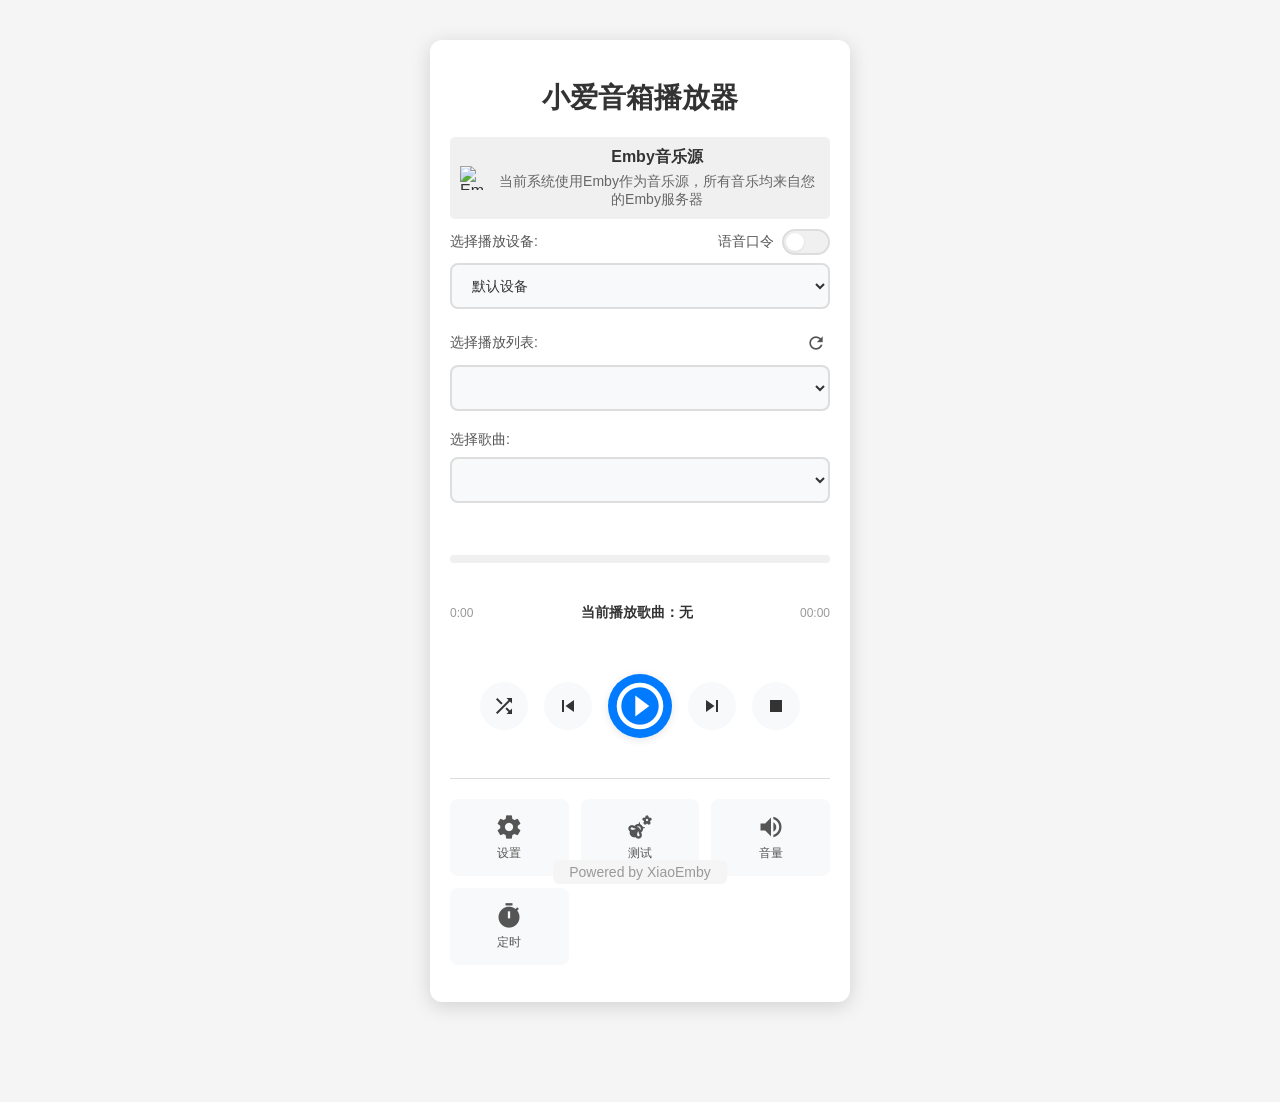
==== xiaomusic/static/default/index.html @ d4b13f7a "初次提交" ====
<!DOCTYPE html>
<html lang="zh-CN">

<head>
    <meta charset="UTF-8">
    <meta name="viewport" content="width=device-width, initial-scale=1.0">
    <title>小爱音箱操控面板</title>
    <!-- 预加载字体文件，减少加载延迟 -->
    <link rel="preload" href="./materialicons.woff2" as="font" type="font/woff2" crossorigin>
    <link rel="preload" href="./materialiconsoutlined.woff2" as="font" type="font/woff2" crossorigin>
    <script src="./jquery-3.7.1.min.js?version=1771327223"></script>
    <link rel="stylesheet" href="./main.css?version=1771327223">
    <link rel="icon" href="./favicon.ico">
</head>

<body class="index_page">
    <div class="player" role="main" aria-label="音乐播放器">
        <h1>小爱音箱播放器</h1>
        <div class="emby-info" style="margin: 10px 0; padding: 10px; background-color: #f0f0f0; border-radius: 5px; display: flex; align-items: center;">
            <img src="/static/emby-logo.png" alt="Emby Logo" style="width: 24px; height: 24px; margin-right: 10px; vertical-align: middle;">
            <div style="text-align: center;">
                <strong>Emby音乐源</strong>
                <p style="margin: 5px 0 0 0; font-size: 14px; color: #666;">当前系统使用Emby作为音乐源，所有音乐均来自您的Emby服务器</p>
            </div>
        </div>

        <label for="did" class="label-with-toggle">选择播放设备:
            <div class="toggle-switch-container">
                <label class="toggle-label">语音口令</label>
                <div id="pullAskToggle" class="toggle-switch" role="switch" aria-checked="false" aria-label="语音口令开关" onclick="togglePullAsk()" tabindex="0">
                    <div class="toggle-slider"></div>
                </div>
            </div>
        </label>
        <select id="did" class="device-selector" aria-label="选择播放设备">
            <option value="default">默认设备</option>
        </select>

        <label for="music_list" class="label-with-action">选择播放列表:
            <div class="option-inline" onclick="refreshlist()" role="button" aria-label="刷新播放列表" tabindex="0">
                <span class="material-icons" aria-hidden="true">refresh</span>
                <span class="tooltip">刷新列表</span>
            </div>
        </label>
        <select id="music_list" class="playlist-selector" aria-label="选择播放列表">
        </select>

        <label for="music_name" class="label-with-action">选择歌曲:
        </label>
        <select id="music_name" class="song-selector" aria-label="选择歌曲">
        </select>

        <div id="device-audio" class="audio-section">
            <progress class="progress" id="progress" value="0" max="100" role="progressbar" aria-label="播放进度" aria-valuemin="0" aria-valuemax="100" aria-valuenow="0" aria-valuetext="未播放"></progress>
            <div class="time-info">
                <span class="current-time" id="current-time">0:00</span>
                <div class="current-song" id="playering-music">当前播放歌曲：无</div>
                <span class="duration" id="duration">00:00</span>
            </div>
        </div>
        <audio id="audio" controls src="" autoplay class="hidden-audio"></audio>

        <div class="buttons">
            <div class="player-controls button-group">
                <div id="modeBtn" onclick="togglePlayMode()" class="control-button device-enable" role="button" aria-label="切换播放模式" tabindex="0">
                    <span class="material-icons" aria-hidden="true">shuffle</span>
                    <span class="tooltip">切换播放模式</span>
                </div>
                <div onclick="prevTrack()" class="control-button device-enable" role="button" aria-label="上一首" tabindex="0">
                    <span class="material-icons" aria-hidden="true">skip_previous</span>
                    <span class="tooltip">上一首</span>
                </div>
                <div onclick="play()" class="control-button" role="button" aria-label="播放" tabindex="0">
                    <span class="material-icons-outlined play" aria-hidden="true">play_circle_outline</span>
                    <span class="tooltip">播放</span>
                </div>
                <div onclick="nextTrack()" class="control-button device-enable" role="button" aria-label="下一首" tabindex="0">
                    <span class="material-icons" aria-hidden="true">skip_next</span>
                    <span class="tooltip">下一首</span>
                </div>
                <div onclick="stopPlay()" class="control-button device-enable" role="button" aria-label="关机" tabindex="0">
                    <span class="material-icons" aria-hidden="true">stop</span>
                    <span class="tooltip">关机</span>
                </div>

            </div>
            <div class="mode-controls button-group">

                <div onclick="openSettings()" class="icon-item" role="button" aria-label="打开设置" tabindex="0">
                    <span class="material-icons" aria-hidden="true">settings</span>
                    <p>设置</p>
                </div>
                <div onclick="togglePlayLink()" class="icon-item device-enable" role="button" aria-label="播放链接测试" tabindex="0">
                    <span class="material-icons" aria-hidden="true">emoji_nature</span>
                    <p>测试</p>
                </div>
                <div onclick="toggleVolume()" class="icon-item device-enable" role="button" aria-label="调节音量" tabindex="0">
                    <span class="material-icons" aria-hidden="true">volume_up</span>
                    <p>音量</p>
                </div>
            
                <div onclick="toggleTimer()" class="icon-item device-enable" role="button" aria-label="定时关机" tabindex="0">
                    <span class="material-icons" aria-hidden="true">timer</span>
                    <p>定时</p>
                </div>
            </div>
        </div>
    </div>

    <!-- 弹窗遮罩层 -->
    <div class="component-overlay" id="component-overlay" onclick="closeAllDialogs()"></div>



    <!-- 定时关机组件 -->
    <div class="component" id="timer-component" role="dialog" aria-modal="true" aria-labelledby="timer-title">
        <h2 id="timer-title">定时关机</h2>

        <button onclick="timedShutDown('10分钟后关机')">10分钟后关机</button>
        <button onclick="timedShutDown('30分钟后关机')">30分钟后关机</button>
        <button onclick="timedShutDown('60分钟后关机')">60分钟后关机</button>
        <span class="tooltip timer-tooltip hidden-element">已发送指令</span>
        <div class="component-button-one">
            <button onclick="toggleTimer()" class="close-button">关闭</button>
        </div>
    </div>

    <!-- 播放链接组件 -->
    <div class="component" id="playlink-component" role="dialog" aria-modal="true" aria-labelledby="playlink-title">
        <h2 id="playlink-title">播放测试</h2>
        
        <!-- 指令匹配测试卡片 -->
        <div class="card-section">
            <h3 class="card-title">🔍 指令匹配测试</h3>
            <input type="text" id="test-cmd-input" class="search-input" placeholder="请输入要测试的指令" value="">
            <div class="component-button-group">
                <button onclick="testCmdMatch()">测试匹配</button>
            </div>
        </div>

        <!-- 自定义口令卡片 -->
        <div class="card-section">
            <h3 class="card-title">🎤 自定义口令</h3>
            <input type="text" id="custom-cmd" class="search-input" placeholder="请输入自定义口令" value="">
            <div class="component-button-group">
                <button onclick="sendCustomCmd()">发送口令</button>
            </div>
        </div>

        <!-- 播放文字卡片 -->
        <div class="card-section">
            <h3 class="card-title">💬 播放文字</h3>
            <input type="text" id="text-tts" class="search-input" placeholder="请输入文字" value="播放文字测试">
            <div class="component-button-group">
                <button onclick="playTts()">播放文字</button>
            </div>
        </div>

        <!-- 播放链接卡片 -->
        <div class="card-section">
            <h3 class="card-title">🔗 播放链接</h3>
            <input type="text" id="music-url" class="search-input" placeholder="请输入播放链接"
                value="https://lhttp.qtfm.cn/live/4915/64k.mp3">
            <div class="component-button-group">
                <button onclick="playUrl()">播放链接</button>
                <button onclick="playProxyUrl()">代理播放</button>
            </div>
        </div>

        <!-- 指令匹配测试结果弹窗 -->
        <div class="card-section" id="test-result-component" role="dialog" aria-modal="true" aria-labelledby="test-result-title" style="display: none;">
            <h3 class="card-title">匹配结果</h3>
            <div class="test-result-content">
                <p id="result-command">测试指令：</p>
                <p id="result-pattern">匹配正则：</p>
                <p id="result-action">匹配动作：</p>
                <p id="result-groups">分组信息：</p>
            </div>
            <div class="component-button-group">
                <button onclick="copyTestResult()">复制结果</button>
                <button onclick="toggleTestResult()">关闭</button>
            </div>
        </div>

        <div class="component-button-one">
            <button onclick="togglePlayLink()" class="close-button">关闭</button>
        </div>
    </div>


    <!-- 音量组件 -->
    <div class="component" id="volume-component" role="dialog" aria-modal="true" aria-labelledby="volume-title">
        <h2 id="volume-title">调节音量</h2>
        <input type="range" id="volume" class="volume-slider" aria-label="音量" aria-valuemin="0" aria-valuemax="100" aria-valuenow="50" />
        <div class="component-button-one">
            <button onclick="toggleVolume()" class="close-button">关闭</button>
        </div>
    </div>
    <!-- 删除确认组件 -->
    <!-- 警告组件 -->
    <div class="component" id="warning-component" role="dialog" aria-modal="true" aria-labelledby="warning-title">
        <h2 id="warning-title">警告</h2>
        <p>当前页面的HOST与设置中的HOST不一致，请检查是否设置错误</p>
        <p>当前HOST: <span id="local-host"></span></p>
        <p>设置中的HOST: <span id="setting-host"></span></p>
        <div class="component-button-group">
            <a href="./setting.html" target="_blank"><button>立即修改</button></a>
            <button onclick="nowarning()">继续并不再显示</button>
            <button onclick="toggleWarning()">取消</button>
        </div>
    </div>
    <div class="footer" role="contentinfo">
        Powered by XiaoEmby
    </div>

    <!-- 屏幕阅读器状态通知区域 -->
    <div id="sr-announcer" class="sr-only" role="status" aria-live="polite" aria-atomic="true"></div>

    <script src="./md.js?version=1771327223">
    </script>
</body>

</html>
---- xiaomusic/static/default/main.css ----
/* ==================== CSS 变量系统 ==================== */
:root {
  /* 主色调 - 与 setting.html 保持一致 */
  --primary-color: #007bff;
  --primary-hover: #0056b3;
  --primary-light: rgba(0, 123, 255, 0.1);

  /* 功能色 */
  --success-color: #28a745;
  --warning-color: #ffc107;
  --error-color: #dc3545;
  --info-color: #17a2b8;

  /* 中性色 */
  --text-primary: #333;
  --text-secondary: #555;
  --text-tertiary: #999;
  --text-inverse: #ffffff;

  /* 背景色 */
  --bg-primary: #ffffff;
  --bg-secondary: #f8f9fa;
  --bg-tertiary: #f0f0f0;
  --bg-overlay: rgba(0, 0, 0, 0.5);
  --bg-page: #f5f5f5;

  /* 边框色 */
  --border-color: #ddd;
  --border-hover: #ccc;

  /* 阴影 */
  --shadow-sm: 0 1px 3px rgba(0, 0, 0, 0.08);
  --shadow-md: 0 2px 8px rgba(0, 0, 0, 0.1);
  --shadow-lg: 0 4px 12px rgba(0, 0, 0, 0.12);
  --shadow-xl: 0 4px 20px rgba(0, 0, 0, 0.15);

  /* 间距系统 (4px 基准) */
  --spacing-xs: 4px;
  --spacing-sm: 8px;
  --spacing-md: 12px;
  --spacing-lg: 16px;
  --spacing-xl: 20px;
  --spacing-2xl: 24px;
  --spacing-3xl: 32px;
  --spacing-4xl: 40px;

  /* 圆角 */
  --radius-sm: 6px;
  --radius-md: 8px;
  --radius-lg: 12px;
  --radius-full: 9999px;

  /* 字体 */
  --font-family: -apple-system, BlinkMacSystemFont, "Segoe UI", "PingFang SC", "Hiragino Sans GB", "Microsoft YaHei", "Helvetica Neue", Helvetica, Arial, sans-serif;
  --font-size-xs: 12px;
  --font-size-sm: 14px;
  --font-size-base: 16px;
  --font-size-lg: 18px;
  --font-size-xl: 20px;
  --font-size-2xl: 24px;
  --font-size-3xl: 28px;

  /* 过渡动画 */
  --transition-fast: 0.15s ease;
  --transition-base: 0.3s ease;
  --transition-slow: 0.5s ease;
}

/* ==================== 基础样式 ==================== */
* {
  box-sizing: border-box;
}

html {
  height: 100%;
  overflow-x: hidden;
}

body {
  font-family: var(--font-family);
  background-color: var(--bg-page);
  display: flex;
  flex-direction: column;
  align-items: center;
  justify-content: center;
  min-height: 100vh;
  height: auto;
  margin: 0;
  padding: 20px 0;
  color: var(--text-primary);
  overflow-x: hidden;
  width: 100%;
}

.index_page {
  min-height: 100vh;
  height: auto;
  display: flex;
  flex-direction: column;
  align-items: center;
  justify-content: flex-start;
  width: 100%;
  overflow-x: hidden;
  padding-top: 20px;
  padding-bottom: 80px;
}

.player {
  background-color: var(--bg-primary);
  padding: var(--spacing-xl);
  border-radius: var(--radius-lg);
  box-shadow: var(--shadow-xl);
  text-align: center;
  max-width: 400px;
  width: calc(100% - 40px);
  margin: 20px;
  position: relative;
  transition: box-shadow var(--transition-base);
  box-sizing: border-box;
}

.player:hover {
  box-shadow: 0 6px 24px rgba(0, 0, 0, 0.18);
}

h1 {
  font-size: var(--font-size-3xl);
  margin-bottom: var(--spacing-xl);
  color: var(--text-primary);
  display: flex;
  justify-content: center;
  align-items: center;
  font-weight: 600;
}

.component h2 {
  font-size: var(--font-size-xl);
  color: var(--text-primary);
  margin: 0 0 var(--spacing-xl) 0;
  padding-bottom: var(--spacing-md);
  border-bottom: 2px solid var(--border-color);
  text-align: center;
  font-weight: 700;
}

.card-section {
  background: var(--bg-secondary);
  border-radius: var(--radius-md);
  padding: var(--spacing-lg);
  margin-bottom: var(--spacing-md);
  transition: all var(--transition-base);
  border: 2px solid transparent;
}

.card-section:last-of-type {
  margin-bottom: var(--spacing-sm);
}

.card-section:hover {
  background: var(--bg-tertiary);
  border-color: var(--border-hover);
  box-shadow: var(--shadow-sm);
}

.card-title {
  font-size: var(--font-size-base);
  font-weight: 600;
  color: var(--text-secondary);
  margin: 0 0 var(--spacing-md) 0;
  display: flex;
  align-items: center;
  gap: var(--spacing-sm);
}

.close-button {
  background: var(--text-secondary) !important;
}

.close-button:hover {
  background: var(--text-primary) !important;
}

h1 a {
  margin-left: var(--spacing-md);
  font-size: var(--font-size-sm);
  color: var(--primary-color);
  text-decoration: none;
  transition: color var(--transition-fast);
}

h1 a:hover {
  color: var(--primary-hover);
  text-decoration: underline;
}

.new-badge {
  position: absolute;
  top: -8px;
  right: -35px;
  background: var(--error-color);
  color: var(--text-inverse);
  border-radius: var(--radius-full);
  padding: 3px 8px;
  font-size: 11px;
  font-weight: bold;
  display: none;
  z-index: 10;
  box-shadow: var(--shadow-sm);
  animation: pulse 2s infinite;
}

@keyframes pulse {

  0%,
  100% {
    transform: scale(1);
  }

  50% {
    transform: scale(1.05);
  }
}

label {
  font-size: var(--font-size-sm);
  color: var(--text-secondary);
  margin: var(--spacing-sm) 0;
  display: block;
  text-align: left;
  font-weight: 500;
}

select,
input[type="range"],
input[type="text"],
input[type="password"],
input[type="number"] {
  width: 100%;
  padding: var(--spacing-md) var(--spacing-lg);
  border: 2px solid var(--border-color);
  border-radius: var(--radius-md);
  margin-bottom: var(--spacing-md);
  font-size: var(--font-size-sm);
  transition: all var(--transition-base);
  box-sizing: border-box;
  background: var(--bg-secondary);
  color: var(--text-primary);
  font-family: var(--font-family);
  max-width: 100%;
}

select:hover,
input[type="text"]:hover,
input[type="password"]:hover,
input[type="number"]:hover {
  border-color: var(--border-hover);
}

select:focus,
input[type="text"]:focus,
input[type="password"]:focus,
input[type="number"]:focus {
  border-color: var(--primary-color);
  outline: none;
  background: var(--bg-primary);
  box-shadow: 0 0 0 3px var(--primary-light);
}

select {
  overflow: hidden;
}

button {
  background-color: var(--primary-color);
  color: var(--text-inverse);
  border: none;
  border-radius: var(--radius-sm);
  padding: 10px 20px;
  cursor: pointer;
  margin: var(--spacing-sm);
  font-size: var(--font-size-sm);
  font-weight: 500;
  transition: background-color var(--transition-base);
  position: relative;
  font-family: var(--font-family);
}

button:hover {
  background-color: var(--primary-hover);
}

button:active {
  transform: translateY(1px);
}

.tooltip {
  visibility: hidden;
  background: var(--text-primary);
  color: var(--text-inverse);
  text-align: center;
  border-radius: var(--radius-sm);
  padding: var(--spacing-xs) var(--spacing-sm);
  position: absolute;
  z-index: 10;
  bottom: 150%;
  left: 50%;
  margin-left: -50px;
  width: 80px;
  white-space: nowrap;
  opacity: 0;
  transition: opacity var(--transition-base);
  font-size: var(--font-size-xs);
  box-shadow: var(--shadow-md);
  pointer-events: none;
}

.tooltip::after {
  content: '';
  position: absolute;
  top: 100%;
  left: 50%;
  margin-left: -4px;
  border-width: 4px;
  border-style: solid;
  border-color: var(--text-primary) transparent transparent transparent;
}

button:hover .tooltip,
.option-inline:hover .tooltip,
.control-button:hover .tooltip {
  visibility: visible;
  opacity: 1;
}

.option-inline {
  display: flex;
  margin-left: auto;
  position: relative;
  align-items: center;
  padding: var(--spacing-xs);
  border-radius: var(--radius-md);
  cursor: pointer;
  transition: all var(--transition-fast);
}

.option-inline:hover {
  background: var(--primary-light);
}

.option-inline .material-icons {
  color: var(--text-secondary);
  transition: color var(--transition-fast);
  font-size: 20px;
}

.option-inline:hover .material-icons {
  color: var(--primary-color);
}

.option-inline:hover .tooltip {
  left: -50px;
  bottom: 0;
}

.progress {
  width: 100%;
  height: 8px;
  background: var(--bg-tertiary);
  border-radius: var(--radius-full);
  margin: var(--spacing-xl) 0;
  cursor: pointer;
  overflow: hidden;
  position: relative;
  transition: height var(--transition-fast);
}

.progress:hover {
  height: 10px;
}

progress::-webkit-progress-bar {
  background: var(--bg-tertiary);
  border-radius: var(--radius-full);
}

progress::-moz-progress-bar {
  background-color: var(--primary-color);
  border-radius: var(--radius-full);
  transition: all var(--transition-base);
}

progress::-webkit-progress-value {
  background-color: var(--primary-color);
  border-radius: var(--radius-full);
  transition: all var(--transition-base);
}

.current-song {
  color: var(--text-primary);
  margin: var(--spacing-md) 0;
  font-weight: 600;
  text-align: center;
  font-size: var(--font-size-sm);
  overflow: hidden;
  text-overflow: ellipsis;
  white-space: nowrap;
}

.current-time,
.duration {
  font-size: var(--font-size-xs);
  color: var(--text-tertiary);
  font-weight: 500;
}

.component {
  display: none;
  position: fixed;
  top: 50%;
  left: 50%;
  transform: translate(-50%, -50%) scale(0.9);
  background: var(--bg-primary);
  padding: var(--spacing-2xl);
  border-radius: var(--radius-lg);
  box-shadow: var(--shadow-xl);
  z-index: 1000;
  width: 540px;
  max-width: calc(100vw - 40px);
  max-height: 85vh;
  overflow-y: auto;
  overflow-x: hidden;
  opacity: 0;
  transition: all var(--transition-base);
  border: 1px solid var(--border-color);
  box-sizing: border-box;
  margin: 0 auto;
}

.component.show {
  opacity: 1;
  transform: translate(-50%, -50%) scale(1);
}

/* 确保弹窗在所有情况下都水平居中 */
.component {
  right: auto;
}

/* 弹窗遮罩 */
.component-overlay {
  display: none;
  position: fixed;
  top: 0;
  left: 0;
  right: 0;
  bottom: 0;
  background: var(--bg-overlay);
  z-index: 999;
  opacity: 0;
  transition: opacity var(--transition-base);
}

.component-overlay.show {
  opacity: 1;
}

/* 美化滚动条 */
.component::-webkit-scrollbar {
  width: 6px;
}

.component::-webkit-scrollbar-track {
  background: #f1f1f1;
  border-radius: 10px;
}

.component::-webkit-scrollbar-thumb {
  background: #c1c1c1;
  border-radius: 10px;
}

.component::-webkit-scrollbar-thumb:hover {
  background: #a8a8a8;
}

.component input {
  width: 100%;
  max-width: 100%;
  height: 42px;
  box-sizing: border-box;
  transition: all var(--transition-base);
  font-size: var(--font-size-sm);
}

.component input:focus {
  border-color: var(--primary-color);
  box-shadow: 0 0 0 3px var(--primary-light);
}

.component input::placeholder {
  color: var(--text-tertiary);
}

.component-button-group {
  display: flex;
  gap: var(--spacing-sm);
  justify-content: space-between;
  margin-top: var(--spacing-lg);
}

.component-button-group button {
  flex: 1;
  height: 42px;
  font-size: var(--font-size-sm);
  padding: var(--spacing-sm) var(--spacing-md);
  margin: 0;
  transition: all var(--transition-base);
}

.component-button-group button:hover {
  transform: translateY(-2px);
  box-shadow: var(--shadow-md);
}

.component-button-one {
  display: flex;
  justify-content: center;
  margin-top: var(--spacing-lg);
  padding-top: var(--spacing-md);
  border-top: 1px solid var(--border-color);
}

.component-button-one button {
  width: 100%;
  height: 42px;
  font-size: var(--font-size-sm);
  margin: 0;
}

#warning-component p span {
  color: var(--primary-color);
  font-weight: 600;
}

.warning-text {
  font-weight: bold;
  word-wrap: break-word;
  overflow-wrap: break-word;
}


.button-group {
  display: flex;

  margin: 5px 0;
}

.player-controls {
  display: flex;
  justify-content: center;
  align-items: center;
  gap: var(--spacing-lg);
  margin-top: var(--spacing-2xl);
  margin-bottom: var(--spacing-2xl);
  padding: var(--spacing-lg) 0;
}

.control-button {
  display: flex;
  align-items: center;
  justify-content: center;
  width: 48px;
  height: 48px;
  border-radius: var(--radius-full);
  background: var(--bg-secondary);
  cursor: pointer;
  transition: all var(--transition-base);
  border: 2px solid transparent;
}

.control-button:hover {
  background: var(--primary-light);
  border-color: var(--primary-color);
  transform: scale(1.05);
}

.control-button:active {
  transform: scale(0.95);
}

.control-button .material-icons,
.control-button .material-icons-outlined {
  color: var(--text-primary);
  transition: color var(--transition-fast);
}

.control-button:hover .material-icons,
.control-button:hover .material-icons-outlined {
  color: var(--primary-color);
}

.play {
  font-size: 56px !important;
}

.control-button:has(.play) {
  width: 64px;
  height: 64px;
  background-color: var(--primary-color);
  box-shadow: var(--shadow-md);
}

.control-button:has(.play):hover {
  background-color: var(--primary-hover);
  box-shadow: var(--shadow-lg);
  transform: scale(1.08);
}

.control-button:has(.play) .material-icons-outlined {
  color: var(--text-inverse) !important;
}

.footer {
  position: fixed;
  bottom: var(--spacing-lg);
  left: 50%;
  transform: translateX(-50%);
  font-size: var(--font-size-sm);
  color: var(--text-tertiary);
  user-select: none;
  font-weight: 500;
  z-index: 10;
  background-color: var(--bg-page);
  padding: var(--spacing-xs) var(--spacing-lg);
  border-radius: var(--radius-sm);
}


.timer-tooltip {
  bottom: 50%;
}

.timer-tooltip.show {
  visibility: visible !important;
  opacity: 1 !important;
  display: inline-block !important;
}



/* Audio 元素已通过 .hidden-audio 类隐藏 */

/* 无障碍样式 - 屏幕阅读器专用类 */
.sr-only {
  position: absolute;
  width: 1px;
  height: 1px;
  padding: 0;
  margin: -1px;
  overflow: hidden;
  clip: rect(0, 0, 0, 0);
  white-space: nowrap;
  border-width: 0;
}

.sr-only-focusable:focus {
  position: static;
  width: auto;
  height: auto;
  overflow: visible;
  clip: auto;
  white-space: normal;
}

/* ==================== 无障碍样式增强 ==================== */
*:focus {
  outline: 2px solid var(--primary-color);
  outline-offset: 2px;
}

button:focus,
select:focus,
input:focus,
.control-button:focus,
.icon-item:focus,
.option-inline:focus,
.toggle-switch:focus {
  box-shadow: 0 0 0 3px var(--primary-light);
}

[role="button"]:focus,
[role="switch"]:focus {
  outline: 2px solid var(--primary-color);
  outline-offset: 2px;
  box-shadow: 0 0 0 3px var(--primary-light);
}

.debug {
  display: flex;
  flex-direction: column;
  align-items: center;

}

/* ==================== 响应式设计 ==================== */
@media screen and (max-width: 640px) {

  html,
  body {
    height: auto;
    min-height: 100vh;
  }

  body {
    padding: 10px 0;
    justify-content: flex-start;
  }

  .index_page {
    justify-content: flex-start;
    padding-top: 10px;
    padding-bottom: 60px;
  }

  .player {
    width: calc(100% - 20px);
    max-width: 100%;
    padding: var(--spacing-lg);
    margin: 10px auto;
    border-radius: var(--radius-md);
  }

  h1 {
    font-size: var(--font-size-xl);
    flex-wrap: wrap;
    margin-bottom: var(--spacing-md);
  }

  label {
    font-size: var(--font-size-sm);
    margin: var(--spacing-xs) 0;
  }

  select,
  input[type="text"],
  input[type="password"],
  input[type="number"] {
    padding: var(--spacing-sm) var(--spacing-md);
    margin-bottom: var(--spacing-sm);
    font-size: var(--font-size-sm);
  }

  .audio-section {
    margin: var(--spacing-md) 0;
  }

  .control-button {
    width: 42px;
    height: 42px;
  }

  .control-button:has(.play) {
    width: 54px;
    height: 54px;
  }

  .play {
    font-size: 46px !important;
  }

  .player-controls {
    gap: var(--spacing-sm);
    margin-top: var(--spacing-lg);
    margin-bottom: var(--spacing-lg);
    padding: var(--spacing-sm) 0;
  }

  .mode-controls {
    grid-template-columns: repeat(3, 1fr);
    gap: var(--spacing-sm);
    padding: var(--spacing-md) 0 var(--spacing-sm);
    margin-top: var(--spacing-sm);
  }

  .icon-item {
    padding: var(--spacing-sm);
    min-height: 60px;
  }

  .icon-item .material-icons {
    font-size: 22px;
  }

  .icon-item p {
    font-size: 11px;
    margin-top: 2px;
  }

  .component {
    width: calc(100% - 20px);
    max-width: calc(100vw - 20px);
    padding: var(--spacing-lg);
    margin: 0;
    left: 50%;
    right: auto;
  }

  .footer {
    font-size: var(--font-size-xs);
    bottom: var(--spacing-sm);
    padding: 2px var(--spacing-md);
  }
}

@media screen and (min-width: 641px) and (max-width: 1024px) {
  .player {
    max-width: 480px;
  }
}

@media screen and (min-width: 1025px) {
  .player {
    max-width: 420px;
  }
}

.mini-button {
  padding: 0px 0px;
  margin: 0px;
  font-size: 14px;
  margin-left: auto;
}

.playlist-selector,
.device-selector,
.song-selector {
  width: 100%;
}

.mode-controls {
  display: grid;
  grid-template-columns: repeat(3, 1fr);
  gap: var(--spacing-md);
  padding: var(--spacing-xl) 0 var(--spacing-md);
  border-top: 1px solid var(--border-color);
  margin-top: var(--spacing-lg);
}

.icon-item {
  display: flex;
  flex-direction: column;
  align-items: center;
  justify-content: center;
  padding: var(--spacing-md);
  border-radius: var(--radius-md);
  background: var(--bg-secondary);
  cursor: pointer;
  transition: all var(--transition-base);
  border: 2px solid transparent;
  min-height: 72px;
}

.icon-item:hover {
  background: var(--primary-light);
  border-color: var(--primary-color);
  transform: translateY(-2px);
  box-shadow: var(--shadow-sm);
}

.icon-item:active {
  transform: translateY(0);
}

.icon-item .material-icons {
  color: var(--text-secondary);
  transition: color var(--transition-fast);
  font-size: 28px;
}

.icon-item:hover .material-icons {
  color: var(--primary-color);
}

.icon-item p {
  font-size: var(--font-size-xs);
  margin: var(--spacing-xs) 0 0;
  color: var(--text-secondary);
  font-weight: 500;
  transition: color var(--transition-fast);
}

.icon-item:hover p {
  color: var(--primary-color);
}

.disabled {
  color: var(--text-tertiary);
  pointer-events: none;
  opacity: 0.5;
}

.device-enable {
  /* 设备可用时的样式 */
}

span,
p {
  cursor: pointer;
  user-select: none;
}

.changelog-button {
  padding: 0px 0px;
  margin: 0px;
  font-size: 14px;
  margin-left: auto;
  text-decoration: none;
}

.setting-label {
  display: flex;
  align-items: center;
}

/* fallback */
@font-face {
  font-family: 'Material Icons';
  font-style: normal;
  font-weight: 400;
  font-display: block;
  src: url(./materialicons.woff2) format('woff2');
}

/* fallback */
@font-face {
  font-family: 'Material Icons Outlined';
  font-style: normal;
  font-weight: 400;
  font-display: block;
  src: url(./materialiconsoutlined.woff2) format('woff2');
}

.material-icons {
  font-family: 'Material Icons';
  font-weight: normal;
  font-style: normal;
  font-size: 24px;
  line-height: 1;
  letter-spacing: normal;
  text-transform: none;
  display: inline-block;
  white-space: nowrap;
  word-wrap: normal;
  direction: ltr;
  -webkit-font-feature-settings: 'liga';
  -webkit-font-smoothing: antialiased;
  visibility: hidden;
}

.material-icons-outlined {
  font-family: 'Material Icons Outlined';
  font-weight: normal;
  font-style: normal;
  font-size: 24px;
  line-height: 1;
  letter-spacing: normal;
  text-transform: none;
  display: inline-block;
  white-space: nowrap;
  word-wrap: normal;
  direction: ltr;
  -webkit-font-feature-settings: 'liga';
  -webkit-font-smoothing: antialiased;
  visibility: hidden;
}

/* 字体加载完成后显示图标 */
.fonts-loaded .material-icons,
.fonts-loaded .material-icons-outlined {
  visibility: visible;
}


/* 胶囊开关容器 */
/* ==================== Label 布局样式 ==================== */
.label-with-toggle,
.label-with-action {
  display: flex;
  align-items: center;
}

.action-buttons {
  display: flex;
  align-items: center;
  margin-left: auto;
  gap: var(--spacing-xs);
}

.toggle-switch-container {
  display: flex;
  align-items: center;
  margin-left: auto;
  gap: var(--spacing-sm);
}

.toggle-label {
  font-size: var(--font-size-sm);
  color: var(--text-secondary);
  margin: 0;
  font-weight: 500;
}

/* ==================== 音频播放区域 ==================== */
.audio-section {
  margin: var(--spacing-xl) 0;
}

.time-info {
  display: flex;
  justify-content: space-between;
  align-items: center;
  width: 100%;
  margin-top: var(--spacing-sm);
}

/* ==================== 隐藏元素 ==================== */
.hidden-input,
.hidden-audio,
.hidden-element {
  display: none !important;
}

.version-link {
  position: relative;
}

/* 胶囊开关样式 */
.toggle-switch {
  position: relative;
  width: 48px;
  height: 26px;
  background-color: var(--bg-tertiary);
  border-radius: var(--radius-full);
  cursor: pointer;
  transition: all var(--transition-base);
  border: 2px solid var(--border-color);
}

.toggle-switch:hover {
  border-color: var(--border-hover);
}

.toggle-switch.active {
  background-color: var(--primary-color);
  border-color: var(--primary-color);
}

.toggle-slider {
  position: absolute;
  top: 2px;
  left: 2px;
  width: 18px;
  height: 18px;
  background: var(--bg-primary);
  border-radius: 50%;
  transition: transform var(--transition-base);
  box-shadow: var(--shadow-sm);
}

.toggle-switch.active .toggle-slider {
  transform: translateX(22px);
}

/* 测试结果弹窗样式 */
.test-result-content {
  margin-bottom: var(--spacing-md);
  width: 100%;
  overflow: hidden;
}

.test-result-content p {
  margin: var(--spacing-xs) 0;
  line-height: 1.4;
  color: var(--text-primary);
  font-size: var(--font-size-sm);
  width: 100%;
  overflow: hidden;
  text-overflow: ellipsis;
  display: -webkit-box;
  -webkit-line-clamp: 10;
  -webkit-box-orient: vertical;
  word-break: break-word;
}

/* 针对分组信息的特殊处理 */
#result-groups {
  white-space: pre-line;
  -webkit-line-clamp: 15;
}

#test-result-component {
  position: fixed;
  top: 50%;
  left: 50%;
  transform: translate(-50%, -50%);
  z-index: 1000;
  width: 555px;
  max-width: calc(100vw - 40px);
  box-shadow: var(--shadow-xl);
  animation: popup-fade-in var(--transition-base);
  overflow-y: auto;
  overflow-x: hidden;
  max-height: 70vh;
  box-sizing: border-box;
}

/* 调整卡片内边距使其更紧凑 */
#test-result-component.card-section {
  padding: var(--spacing-md);
}

/* 确保弹窗内的所有元素都不会导致水平溢出 */
#test-result-component * {
  box-sizing: border-box;
  max-width: 100% !important;
  overflow-wrap: break-word;
}

/* 移除可能导致问题的默认边距 */
#test-result-component p {
  margin-left: 0 !important;
  margin-right: 0 !important;
  padding-left: 0 !important;
  padding-right: 0 !important;
}

/* 弹窗淡入动画 */
@keyframes popup-fade-in {
  from {
    opacity: 0;
    transform: translate(-50%, -50%) scale(0.9);
  }
  to {
    opacity: 1;
    transform: translate(-50%, -50%) scale(1);
  }
}
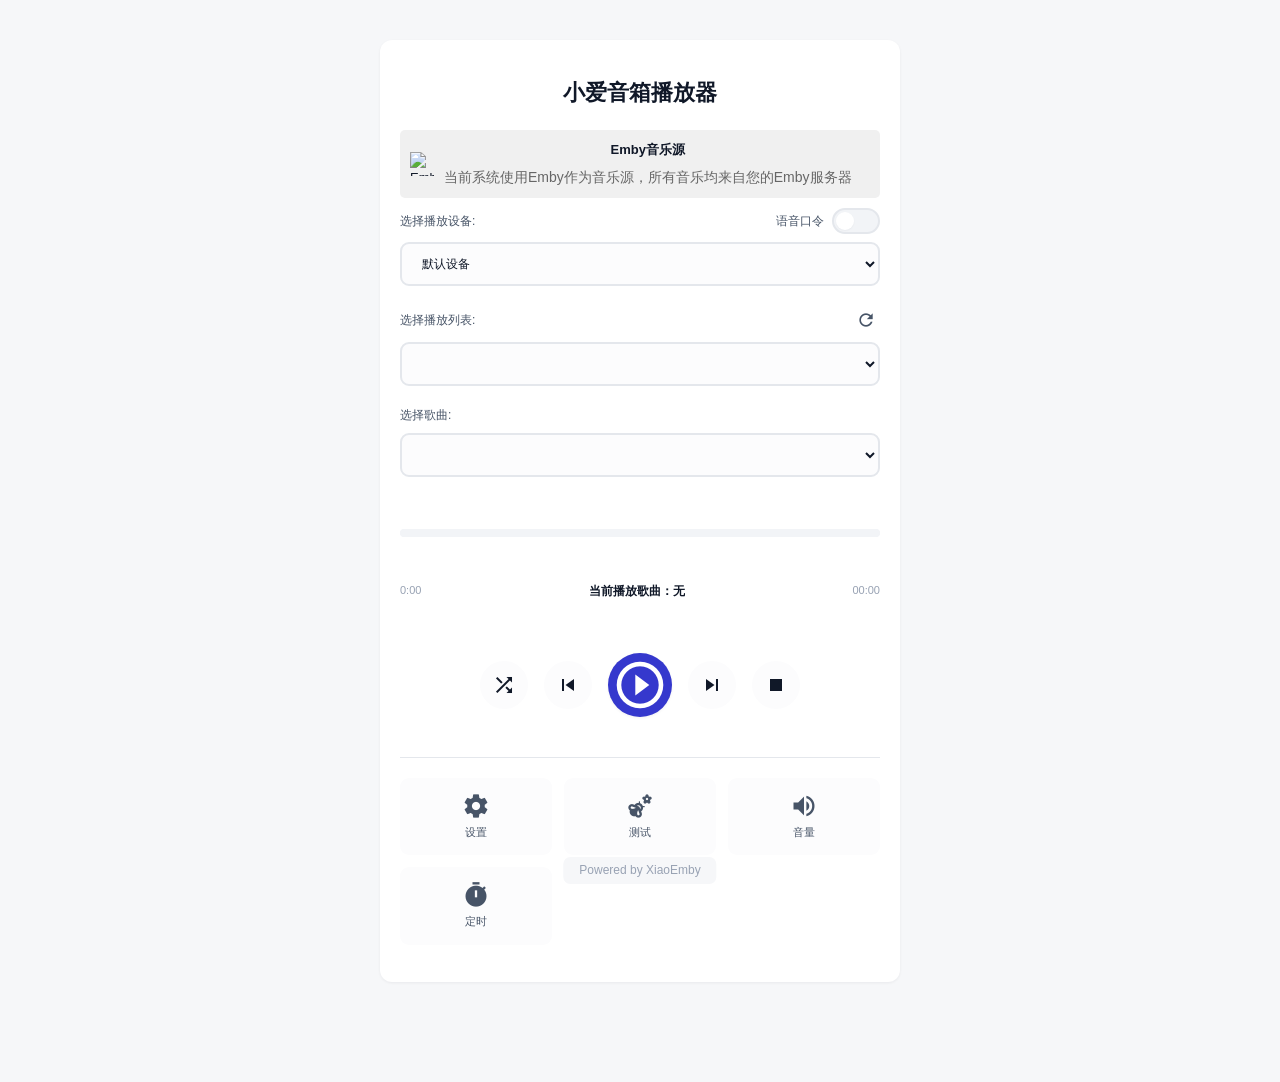
==== commit 28526568: "feat: 设置页重构、Emby 用户登录上报与定时开关语音口令 (v0.0.18-rc3)" ====
--- a/xiaomusic/static/default/index.html
+++ b/xiaomusic/static/default/index.html
@@ -112,14 +112,114 @@
 
 
 
-    <!-- 定时关机组件 -->
+    <!-- 定时功能组件 -->
     <div class="component" id="timer-component" role="dialog" aria-modal="true" aria-labelledby="timer-title">
-        <h2 id="timer-title">定时关机</h2>
-
-        <button onclick="timedShutDown('10分钟后关机')">10分钟后关机</button>
-        <button onclick="timedShutDown('30分钟后关机')">30分钟后关机</button>
-        <button onclick="timedShutDown('60分钟后关机')">60分钟后关机</button>
-        <span class="tooltip timer-tooltip hidden-element">已发送指令</span>
+        <h2 id="timer-title">定时开关语音口令</h2>
+        <p class="timer-intro">定时规则只控制语音口令的开启与关闭，不会播放音乐、不会播报、不会改音量。设置页里的「定时开关语音口令」与这里共用同一份规则。</p>
+
+        <!-- 快速定时关机 -->
+        <div class="card-section">
+            <h3 class="card-title">⏱️ 快速定时关机</h3>
+            <button onclick="timedShutDown('10分钟后关机')">10分钟后关机</button>
+            <button onclick="timedShutDown('30分钟后关机')">30分钟后关机</button>
+            <button onclick="timedShutDown('60分钟后关机')">60分钟后关机</button>
+            <span class="tooltip timer-tooltip hidden-element">已发送指令</span>
+        </div>
+
+        <!-- 定时开关语音口令 -->
+        <div class="card-section">
+            <h3 class="card-title">⏰ 定时开关语音口令</h3>
+            
+            <!-- 定时规则列表 -->
+            <div class="timer-rules-container">
+                <div class="timer-rule-header">
+                    <div class="rule-col day-col">星期</div>
+                    <div class="rule-col time-col">时间</div>
+                    <div class="rule-col action-col">开关</div>
+                    <div class="rule-col action-button-col">操作</div>
+                </div>
+                
+                <!-- 规则行模板 -->
+                <div class="timer-rule" id="rule-template" style="display: none;">
+                    <input type="hidden" class="rule-id-field" />
+                    <div class="rule-col day-col">
+                        <div class="select-wrapper">
+                            <select class="day-select custom-multi-select" multiple onchange="formatDaySelection(this)">
+                                <option value="0">周一</option>
+                                <option value="1">周二</option>
+                                <option value="2">周三</option>
+                                <option value="3">周四</option>
+                                <option value="4">周五</option>
+                                <option value="5">周六</option>
+                                <option value="6">周日</option>
+                            </select>
+                            <div class="selected-days-text"></div>
+                        </div>
+                    </div>
+                    <div class="rule-col time-col">
+                        <select class="hour-select">
+                            <option value="0">00</option>
+                            <option value="1">01</option>
+                            <option value="2">02</option>
+                            <option value="3">03</option>
+                            <option value="4">04</option>
+                            <option value="5">05</option>
+                            <option value="6">06</option>
+                            <option value="7">07</option>
+                            <option value="8">08</option>
+                            <option value="9">09</option>
+                            <option value="10">10</option>
+                            <option value="11">11</option>
+                            <option value="12">12</option>
+                            <option value="13">13</option>
+                            <option value="14">14</option>
+                            <option value="15">15</option>
+                            <option value="16">16</option>
+                            <option value="17">17</option>
+                            <option value="18">18</option>
+                            <option value="19">19</option>
+                            <option value="20">20</option>
+                            <option value="21">21</option>
+                            <option value="22">22</option>
+                            <option value="23">23</option>
+                        </select>
+                        <span class="time-separator">:</span>
+                        <select class="minute-select">
+                            <option value="0">00</option>
+                            <option value="5">05</option>
+                            <option value="10">10</option>
+                            <option value="15">15</option>
+                            <option value="20">20</option>
+                            <option value="25">25</option>
+                            <option value="30">30</option>
+                            <option value="35">35</option>
+                            <option value="40">40</option>
+                            <option value="45">45</option>
+                            <option value="50">50</option>
+                            <option value="55">55</option>
+                        </select>
+                    </div>
+                    <div class="rule-col action-col">
+                            <select class="action-select">
+                                <option value="enable">开启</option>
+                                <option value="disable">关闭</option>
+                            </select>
+                        </div>
+                    <div class="rule-col action-button-col">
+                        <button class="save-rule-btn" onclick="saveTimerRule(this)">保存</button>
+                        <button class="delete-rule-btn" onclick="deleteTimerRule(this)">删除</button>
+                    </div>
+                </div>
+                
+                <!-- 规则列表容器 -->
+                <div id="timer-rules-list"></div>
+            </div>
+            
+            <!-- 添加规则按钮 -->
+            <button onclick="addTimerRule()" class="add-rule-btn">添加定时规则</button>
+        </div>
+
+        <!-- 关闭按钮 -->
         <div class="component-button-one">
             <button onclick="toggleTimer()" class="close-button">关闭</button>
         </div>
--- a/xiaomusic/static/default/main.css
+++ b/xiaomusic/static/default/main.css
@@ -9,6 +9,7 @@
   --success-color: #28a745;
   --warning-color: #ffc107;
   --error-color: #dc3545;
+  --error-hover: #c82333;
   --info-color: #17a2b8;
 
   /* 中性色 */
@@ -1073,9 +1074,232 @@
 
 /* 测试结果弹窗样式 */
 .test-result-content {
-  margin-bottom: var(--spacing-md);
-  width: 100%;
-  overflow: hidden;
+    margin-bottom: var(--spacing-md);
+    width: 100%;
+    overflow: hidden;
+}
+
+/* 定时功能组件样式 */
+.timer-section {
+    margin-bottom: 20px;
+}
+
+.timer-section h3 {
+    margin-bottom: 10px;
+    color: var(--text-primary);
+    font-size: 18px;
+    border-bottom: 1px solid var(--border-color);
+    padding-bottom: 5px;
+}
+
+.timer-rules-container {
+    width: 100%;
+    border: 1px solid var(--border-color);
+    border-radius: var(--radius-md);
+    overflow: hidden;
+}
+
+.timer-rule-header {
+    display: flex;
+    background-color: var(--bg-secondary);
+    padding: 10px;
+    font-weight: bold;
+    border-bottom: 1px solid var(--border-color);
+}
+
+.timer-rule {
+    display: flex;
+    padding: 10px;
+    border-bottom: 1px solid var(--border-color);
+    background-color: var(--bg-primary);
+}
+
+.timer-rule:last-child {
+    border-bottom: none;
+}
+
+.rule-col {
+    display: flex;
+    align-items: center;
+}
+
+.day-col {
+    width: 25%;
+}
+
+.time-col {
+    width: 30%;
+    display: flex;
+    align-items: center;
+}
+
+.action-col {
+    width: 15%; /* 减少操作列宽度 */
+    display: flex;
+    align-items: center;
+}
+
+.action-button-col {
+    width: 30%; /* 增加按钮列宽度 */
+    display: flex;
+    align-items: center;
+    gap: 5px;
+}
+
+.day-select, .hour-select, .minute-select, .action-select {
+    padding: 5px;
+    border: 1px solid var(--border-color);
+    border-radius: var(--radius-sm);
+    background-color: var(--bg-primary);
+    color: var(--text-primary);
+}
+
+/* 确保选择器容器宽度固定 */
+.select-wrapper {
+    position: relative;
+    width: 100%;
+    box-sizing: border-box;
+}
+
+/* 自定义多选下拉框样式 */
+.custom-multi-select {
+    position: relative;
+    /* 保留浏览器默认的多选下拉框样式 */
+    /* appearance: none; */
+    /* background-image: none; */
+    padding-right: 10px;
+    cursor: pointer;
+    height: auto;
+    min-height: 36px;
+    overflow-y: auto;
+    max-height: 150px;
+    /* 固定宽度，避免多选后大小变化 */
+    width: 100%;
+    box-sizing: border-box;
+}
+
+/* 为option元素添加勾选标记 */
+.custom-multi-select option {
+    position: relative;
+    padding-left: 25px;
+    line-height: 1.8;
+    cursor: pointer;
+    /* 确保option不会影响下拉框的宽度 */
+    white-space: nowrap;
+    overflow: hidden;
+    text-overflow: ellipsis;
+    max-width: 100%;
+}
+
+/* 已选中的option样式 */
+.custom-multi-select option:checked::before {
+    content: "✓";
+    position: absolute;
+    left: 8px;
+    top: 50%;
+    transform: translateY(-50%);
+    color: var(--primary-color);
+    font-weight: bold;
+    font-size: 14px;
+}
+
+/* 当select打开时的样式 */
+.custom-multi-select:focus {
+    border-color: var(--primary-color);
+    box-shadow: 0 0 0 3px var(--primary-light);
+}
+
+/* 优化多选下拉框的滚动条 */
+.custom-multi-select::-webkit-scrollbar {
+    width: 6px;
+}
+
+.custom-multi-select::-webkit-scrollbar-track {
+    background: var(--bg-tertiary);
+    border-radius: 3px;
+}
+
+.custom-multi-select::-webkit-scrollbar-thumb {
+    background: var(--border-color);
+    border-radius: 3px;
+}
+
+.custom-multi-select::-webkit-scrollbar-thumb:hover {
+    background: var(--primary-color);
+}
+
+/* 优化已选文本的显示 */
+.selected-days-text {
+    width: 100%;
+    height: 36px;
+    padding: 5px 10px;
+    border: 1px solid var(--border-color);
+    border-radius: var(--radius-sm);
+    background-color: var(--bg-primary);
+    color: var(--text-primary);
+    line-height: 26px;
+    overflow: hidden;
+    text-overflow: ellipsis;
+    white-space: nowrap;
+    margin-bottom: 5px;
+    pointer-events: none;
+    /* 确保不会影响select元素 */
+    position: relative;
+    z-index: 1;
+}
+
+/* 当有选中项时，添加不同的背景色 */
+.select-wrapper:has(.custom-multi-select:valid) .selected-days-text {
+    background-color: var(--primary-light);
+    border-color: var(--primary-color);
+}
+
+.hour-select, .minute-select {
+    width: 60px;
+}
+
+.action-select {
+    width: 100%;
+}
+
+.time-separator {
+    margin: 0 5px;
+    color: var(--text-primary);
+}
+
+.save-rule-btn, .delete-rule-btn {
+    padding: 5px 10px;
+    font-size: 14px;
+    margin: 0;
+    height: 36px;
+    line-height: 26px;
+    box-sizing: border-box;
+    width: calc(50% - 2.5px); /* 两个按钮均匀分配空间，减去gap的一半 */
+    min-width: 0;
+    white-space: nowrap; /* 防止文字换行 */
+    text-align: center; /* 确保文字居中 */
+    color: var(--text-inverse); /* 白色文本，与深色背景对比 */
+}
+
+.save-rule-btn {
+    background-color: var(--primary-color);
+}
+
+.delete-rule-btn {
+    background-color: var(--error-color);
+}
+
+.delete-rule-btn:hover {
+    background-color: var(--error-hover);
+}
+
+.add-rule-btn {
+    margin-top: 10px;
+    background-color: var(--success-color);
+}
+
+.add-rule-btn:hover {
+    background-color: var(--success-hover);
 }
 
 .test-result-content p {
@@ -1146,3 +1370,83 @@
   }
 }
 
+/* ==================== 与设置页统一的设计令牌 ==================== */
+/* 仅覆盖视觉层，不改动任何 DOM 结构、id 或 md.js 依赖的 class */
+:root {
+  --primary-color: #3538cd;
+  --primary-hover: #2a2db0;
+  --primary-light: #eef2ff;
+  --success-color: #067647;
+  --warning-color: #b54708;
+  --error-color: #b42318;
+  --error-hover: #912018;
+  --info-color: #3538cd;
+
+  --text-primary: #101828;
+  --text-secondary: #475467;
+  --text-tertiary: #98a2b3;
+  --text-inverse: #ffffff;
+
+  --bg-primary: #ffffff;
+  --bg-secondary: #fcfcfd;
+  --bg-tertiary: #f2f4f7;
+  --bg-page: #f6f7f9;
+
+  --border-color: #e4e7ec;
+  --border-hover: #d0d5dd;
+
+  --shadow-sm: 0 1px 2px rgba(16, 24, 40, .04);
+  --shadow-md: 0 1px 3px rgba(16, 24, 40, .06);
+  --shadow-lg: 0 4px 12px rgba(16, 24, 40, .08);
+  --shadow-xl: 0 4px 12px rgba(16, 24, 40, .08);
+
+  --radius-sm: 7px;
+  --radius-md: 9px;
+  --radius-lg: 12px;
+
+  --font-size-xs: 11px;
+  --font-size-sm: 12px;
+  --font-size-base: 13px;
+  --font-size-lg: 15px;
+  --font-size-xl: 18px;
+  --font-size-2xl: 20px;
+  --font-size-3xl: 22px;
+}
+
+body {
+  font-size: var(--font-size-base);
+  line-height: 1.6;
+}
+
+.player {
+  max-width: 520px;
+  box-shadow: var(--shadow-md);
+}
+
+.card-section {
+  background: var(--bg-secondary);
+  border: 1px solid var(--border-color);
+  border-radius: var(--radius-lg);
+  padding: var(--spacing-xl);
+  box-shadow: var(--shadow-md);
+}
+
+.card-title {
+  color: var(--text-primary);
+}
+
+.component,
+#test-result-component {
+  box-shadow: var(--shadow-lg);
+}
+
+.timer-intro {
+  margin: 0 0 var(--spacing-lg);
+  padding: 10px 12px;
+  border-radius: var(--radius-md);
+  background: var(--primary-light);
+  color: var(--primary-color);
+  font-size: var(--font-size-xs);
+  line-height: 1.6;
+}
+
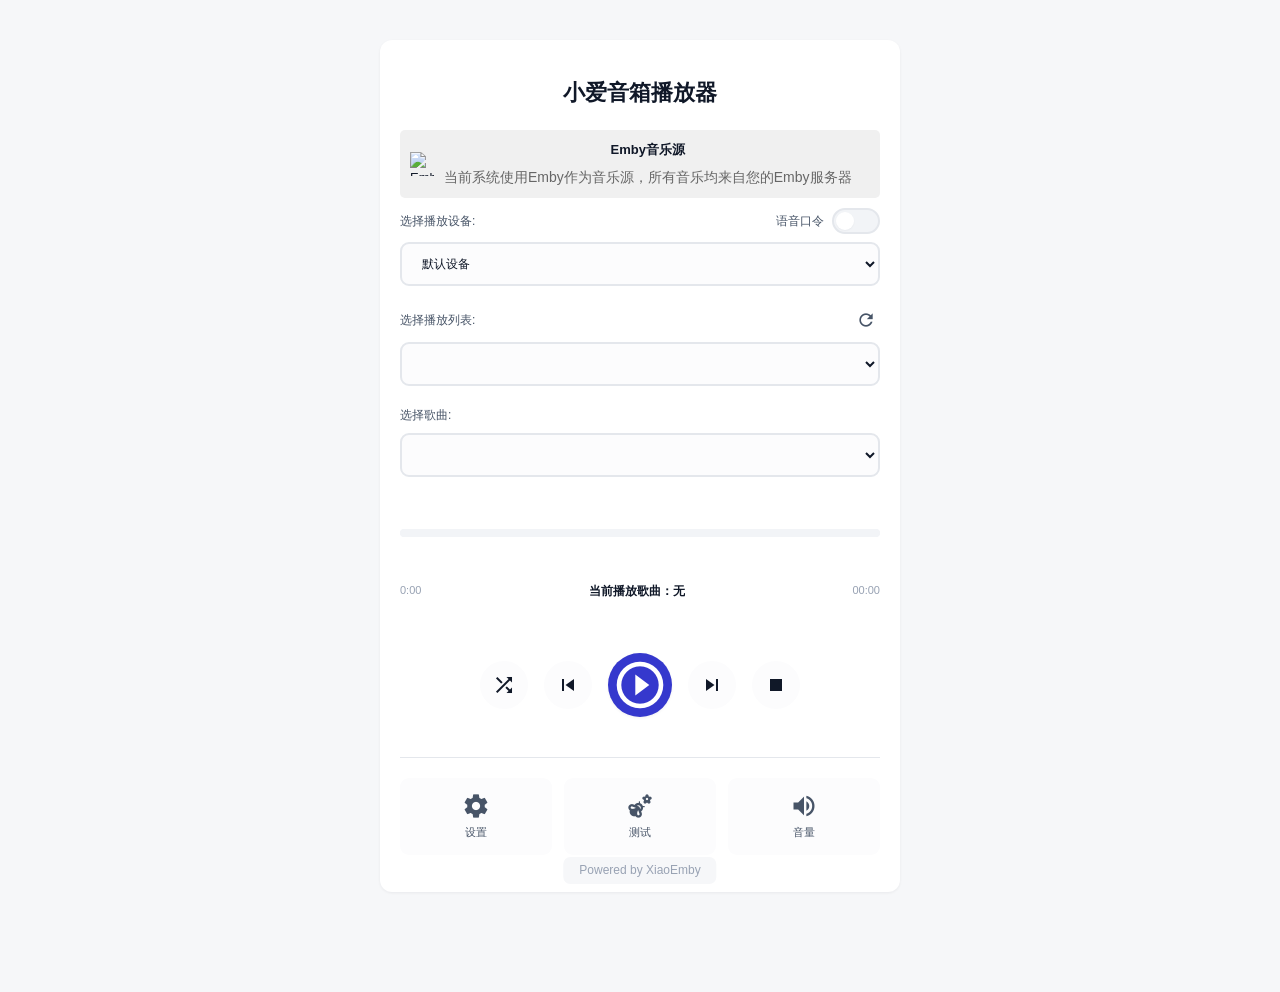
==== commit 0120eccf: "feat: Emby 测试登录、定时页合并、推荐不播报原因 (v0.0.18-rc4)" ====
--- a/xiaomusic/static/default/index.html
+++ b/xiaomusic/static/default/index.html
@@ -98,11 +98,6 @@
                     <span class="material-icons" aria-hidden="true">volume_up</span>
                     <p>音量</p>
                 </div>
-            
-                <div onclick="toggleTimer()" class="icon-item device-enable" role="button" aria-label="定时关机" tabindex="0">
-                    <span class="material-icons" aria-hidden="true">timer</span>
-                    <p>定时</p>
-                </div>
             </div>
         </div>
     </div>
@@ -111,119 +106,6 @@
     <div class="component-overlay" id="component-overlay" onclick="closeAllDialogs()"></div>
 
 
-
-    <!-- 定时功能组件 -->
-    <div class="component" id="timer-component" role="dialog" aria-modal="true" aria-labelledby="timer-title">
-        <h2 id="timer-title">定时开关语音口令</h2>
-        <p class="timer-intro">定时规则只控制语音口令的开启与关闭，不会播放音乐、不会播报、不会改音量。设置页里的「定时开关语音口令」与这里共用同一份规则。</p>
-
-        <!-- 快速定时关机 -->
-        <div class="card-section">
-            <h3 class="card-title">⏱️ 快速定时关机</h3>
-            <button onclick="timedShutDown('10分钟后关机')">10分钟后关机</button>
-            <button onclick="timedShutDown('30分钟后关机')">30分钟后关机</button>
-            <button onclick="timedShutDown('60分钟后关机')">60分钟后关机</button>
-            <span class="tooltip timer-tooltip hidden-element">已发送指令</span>
-        </div>
-
-        <!-- 定时开关语音口令 -->
-        <div class="card-section">
-            <h3 class="card-title">⏰ 定时开关语音口令</h3>
-            
-            <!-- 定时规则列表 -->
-            <div class="timer-rules-container">
-                <div class="timer-rule-header">
-                    <div class="rule-col day-col">星期</div>
-                    <div class="rule-col time-col">时间</div>
-                    <div class="rule-col action-col">开关</div>
-                    <div class="rule-col action-button-col">操作</div>
-                </div>
-                
-                <!-- 规则行模板 -->
-                <div class="timer-rule" id="rule-template" style="display: none;">
-                    <input type="hidden" class="rule-id-field" />
-                    <div class="rule-col day-col">
-                        <div class="select-wrapper">
-                            <select class="day-select custom-multi-select" multiple onchange="formatDaySelection(this)">
-                                <option value="0">周一</option>
-                                <option value="1">周二</option>
-                                <option value="2">周三</option>
-                                <option value="3">周四</option>
-                                <option value="4">周五</option>
-                                <option value="5">周六</option>
-                                <option value="6">周日</option>
-                            </select>
-                            <div class="selected-days-text"></div>
-                        </div>
-                    </div>
-                    <div class="rule-col time-col">
-                        <select class="hour-select">
-                            <option value="0">00</option>
-                            <option value="1">01</option>
-                            <option value="2">02</option>
-                            <option value="3">03</option>
-                            <option value="4">04</option>
-                            <option value="5">05</option>
-                            <option value="6">06</option>
-                            <option value="7">07</option>
-                            <option value="8">08</option>
-                            <option value="9">09</option>
-                            <option value="10">10</option>
-                            <option value="11">11</option>
-                            <option value="12">12</option>
-                            <option value="13">13</option>
-                            <option value="14">14</option>
-                            <option value="15">15</option>
-                            <option value="16">16</option>
-                            <option value="17">17</option>
-                            <option value="18">18</option>
-                            <option value="19">19</option>
-                            <option value="20">20</option>
-                            <option value="21">21</option>
-                            <option value="22">22</option>
-                            <option value="23">23</option>
-                        </select>
-                        <span class="time-separator">:</span>
-                        <select class="minute-select">
-                            <option value="0">00</option>
-                            <option value="5">05</option>
-                            <option value="10">10</option>
-                            <option value="15">15</option>
-                            <option value="20">20</option>
-                            <option value="25">25</option>
-                            <option value="30">30</option>
-                            <option value="35">35</option>
-                            <option value="40">40</option>
-                            <option value="45">45</option>
-                            <option value="50">50</option>
-                            <option value="55">55</option>
-                        </select>
-                    </div>
-                    <div class="rule-col action-col">
-                            <select class="action-select">
-                                <option value="enable">开启</option>
-                                <option value="disable">关闭</option>
-                            </select>
-                        </div>
-                    <div class="rule-col action-button-col">
-                        <button class="save-rule-btn" onclick="saveTimerRule(this)">保存</button>
-                        <button class="delete-rule-btn" onclick="deleteTimerRule(this)">删除</button>
-                    </div>
-                </div>
-                
-                <!-- 规则列表容器 -->
-                <div id="timer-rules-list"></div>
-            </div>
-            
-            <!-- 添加规则按钮 -->
-            <button onclick="addTimerRule()" class="add-rule-btn">添加定时规则</button>
-        </div>
-
-        <!-- 关闭按钮 -->
-        <div class="component-button-one">
-            <button onclick="toggleTimer()" class="close-button">关闭</button>
-        </div>
-    </div>
 
     <!-- 播放链接组件 -->
     <div class="component" id="playlink-component" role="dialog" aria-modal="true" aria-labelledby="playlink-title">
--- a/xiaomusic/static/default/main.css
+++ b/xiaomusic/static/default/main.css
@@ -1440,13 +1440,4 @@
   box-shadow: var(--shadow-lg);
 }
 
-.timer-intro {
-  margin: 0 0 var(--spacing-lg);
-  padding: 10px 12px;
-  border-radius: var(--radius-md);
-  background: var(--primary-light);
-  color: var(--primary-color);
-  font-size: var(--font-size-xs);
-  line-height: 1.6;
-}
-
+
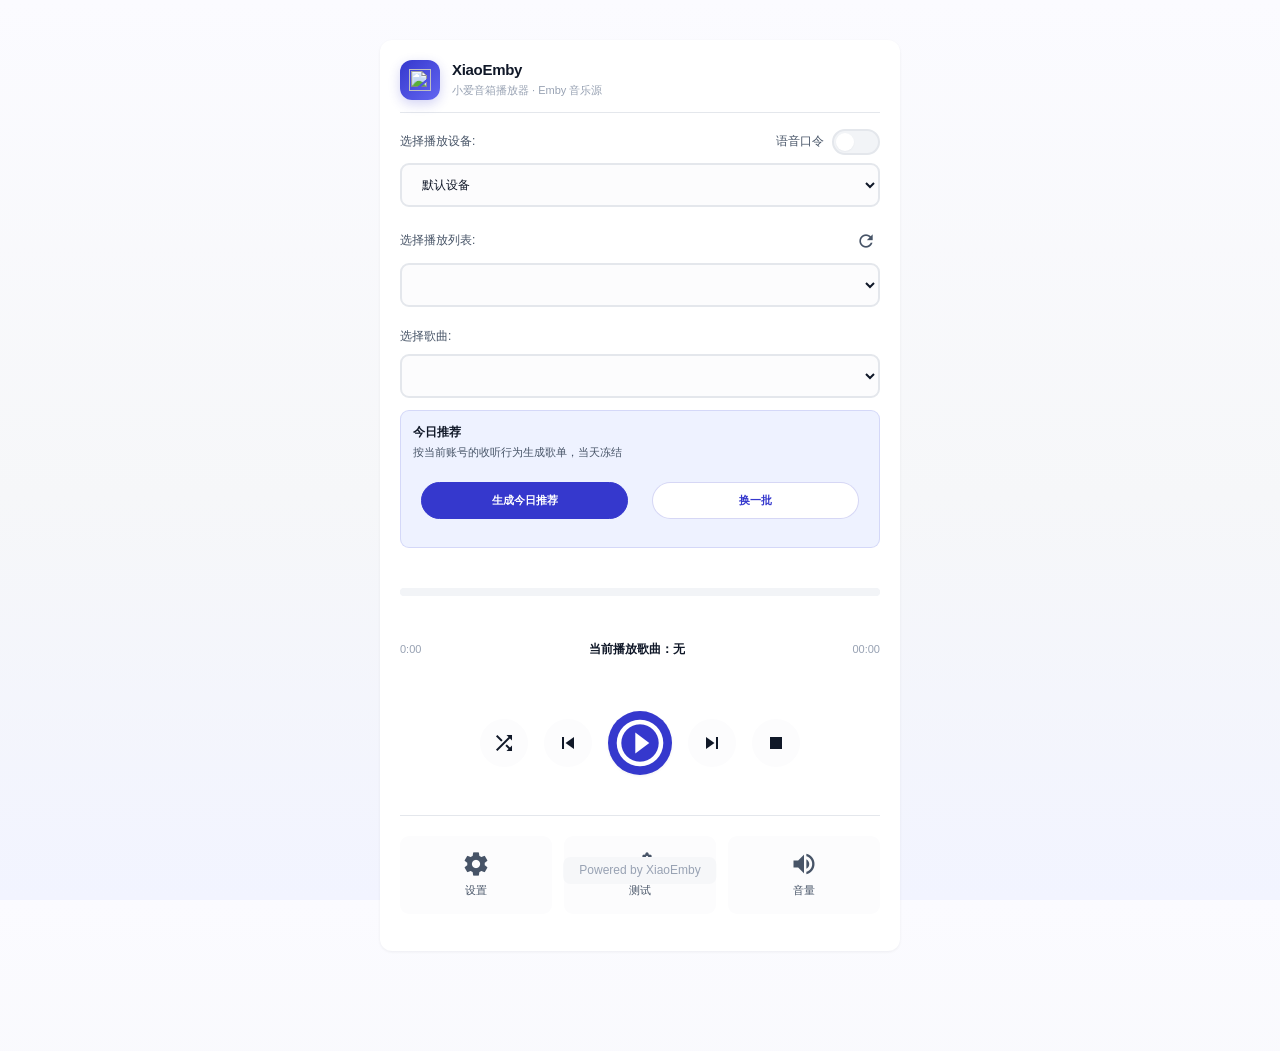
==== commit 4798437a: "feat: 播放器页品牌头部与今日推荐生成入口" ====
--- a/xiaomusic/static/default/index.html
+++ b/xiaomusic/static/default/index.html
@@ -4,7 +4,7 @@
 <head>
     <meta charset="UTF-8">
     <meta name="viewport" content="width=device-width, initial-scale=1.0">
-    <title>小爱音箱操控面板</title>
+    <title>XiaoEmby · 播放器</title>
     <!-- 预加载字体文件，减少加载延迟 -->
     <link rel="preload" href="./materialicons.woff2" as="font" type="font/woff2" crossorigin>
     <link rel="preload" href="./materialiconsoutlined.woff2" as="font" type="font/woff2" crossorigin>
@@ -15,14 +15,13 @@
 
 <body class="index_page">
     <div class="player" role="main" aria-label="音乐播放器">
-        <h1>小爱音箱播放器</h1>
-        <div class="emby-info" style="margin: 10px 0; padding: 10px; background-color: #f0f0f0; border-radius: 5px; display: flex; align-items: center;">
-            <img src="/static/emby-logo.png" alt="Emby Logo" style="width: 24px; height: 24px; margin-right: 10px; vertical-align: middle;">
-            <div style="text-align: center;">
-                <strong>Emby音乐源</strong>
-                <p style="margin: 5px 0 0 0; font-size: 14px; color: #666;">当前系统使用Emby作为音乐源，所有音乐均来自您的Emby服务器</p>
-            </div>
-        </div>
+        <header class="player-header">
+            <span class="brand-mark"><img src="/static/emby-logo.png" alt="" /></span>
+            <div class="header-copy">
+                <h1>XiaoEmby</h1>
+                <p>小爱音箱播放器 · Emby 音乐源</p>
+            </div>
+        </header>
 
         <label for="did" class="label-with-toggle">选择播放设备:
             <div class="toggle-switch-container">
@@ -49,6 +48,18 @@
         </label>
         <select id="music_name" class="song-selector" aria-label="选择歌曲">
         </select>
+
+        <div class="recommend-card">
+            <div class="recommend-copy">
+                <strong>今日推荐</strong>
+                <span>按当前账号的收听行为生成歌单，当天冻结</span>
+            </div>
+            <div class="recommend-actions">
+                <button type="button" id="gen_daily_recommend" class="recommend-btn primary">生成今日推荐</button>
+                <button type="button" id="renew_daily_recommend" class="recommend-btn">换一批</button>
+            </div>
+            <div class="recommend-status" id="recommend_status" role="status" aria-live="polite"></div>
+        </div>
 
         <div id="device-audio" class="audio-section">
             <progress class="progress" id="progress" value="0" max="100" role="progressbar" aria-label="播放进度" aria-valuemin="0" aria-valuemax="100" aria-valuenow="0" aria-valuetext="未播放"></progress>
--- a/xiaomusic/static/default/main.css
+++ b/xiaomusic/static/default/main.css
@@ -1,9 +1,9 @@
 /* ==================== CSS 变量系统 ==================== */
 :root {
   /* 主色调 - 与 setting.html 保持一致 */
-  --primary-color: #007bff;
-  --primary-hover: #0056b3;
-  --primary-light: rgba(0, 123, 255, 0.1);
+  --primary-color: #3538cd;
+  --primary-hover: #2c2fbb;
+  --primary-light: rgba(53, 56, 205, 0.1);
 
   /* 功能色 */
   --success-color: #28a745;
@@ -79,7 +79,7 @@
 
 body {
   font-family: var(--font-family);
-  background-color: var(--bg-page);
+  background: linear-gradient(180deg, #fbfbff 0%, var(--bg-page) 55%, #f2f4ff 100%);
   display: flex;
   flex-direction: column;
   align-items: center;
@@ -123,6 +123,92 @@
 .player:hover {
   box-shadow: 0 6px 24px rgba(0, 0, 0, 0.18);
 }
+
+.player-header {
+  display: flex;
+  align-items: center;
+  gap: 12px;
+  text-align: left;
+  padding-bottom: var(--spacing-md);
+  margin-bottom: var(--spacing-lg);
+  border-bottom: 1px solid var(--border-color);
+}
+.brand-mark {
+  display: inline-grid;
+  place-items: center;
+  width: 40px;
+  height: 40px;
+  flex: 0 0 40px;
+  border-radius: 12px;
+  background: linear-gradient(135deg, #3538cd, #6366f1);
+  box-shadow: 0 4px 12px rgba(53, 56, 205, 0.22);
+}
+.brand-mark img { width: 22px; height: 22px; }
+.header-copy h1 {
+  display: block;
+  margin: 0;
+  font-size: var(--font-size-lg);
+  font-weight: 650;
+  letter-spacing: -0.3px;
+  line-height: 1.3;
+}
+.header-copy p {
+  margin: 2px 0 0;
+  font-size: var(--font-size-xs);
+  color: var(--text-tertiary);
+}
+
+.recommend-card {
+  background: var(--primary-light);
+  border: 1px solid rgba(53, 56, 205, 0.14);
+  border-radius: var(--radius-md);
+  padding: var(--spacing-md);
+  margin-bottom: var(--spacing-lg);
+  text-align: left;
+}
+.recommend-copy strong {
+  display: block;
+  font-size: var(--font-size-sm);
+  font-weight: 650;
+  color: var(--text-primary);
+}
+.recommend-copy span {
+  display: block;
+  margin-top: 2px;
+  font-size: var(--font-size-xs);
+  color: var(--text-secondary);
+}
+.recommend-actions {
+  display: flex;
+  gap: var(--spacing-sm);
+  margin-top: var(--spacing-md);
+}
+.recommend-btn {
+  flex: 1;
+  min-height: 34px;
+  border: 1px solid rgba(53, 56, 205, 0.2);
+  border-radius: var(--radius-full);
+  background: #fff;
+  color: var(--primary-color);
+  font-size: var(--font-size-xs);
+  font-weight: 600;
+  cursor: pointer;
+  transition: all var(--transition-fast);
+}
+.recommend-btn.primary {
+  background: var(--primary-color);
+  border-color: var(--primary-color);
+  color: #fff;
+}
+.recommend-btn:hover:not(:disabled) { transform: translateY(-1px); box-shadow: var(--shadow-sm); }
+.recommend-btn:disabled { opacity: 0.55; cursor: default; }
+.recommend-status {
+  margin-top: var(--spacing-sm);
+  font-size: var(--font-size-xs);
+  color: var(--text-tertiary);
+}
+.recommend-status.ok { color: var(--success-color); }
+.recommend-status.err { color: var(--error-color); }
 
 h1 {
   font-size: var(--font-size-3xl);
